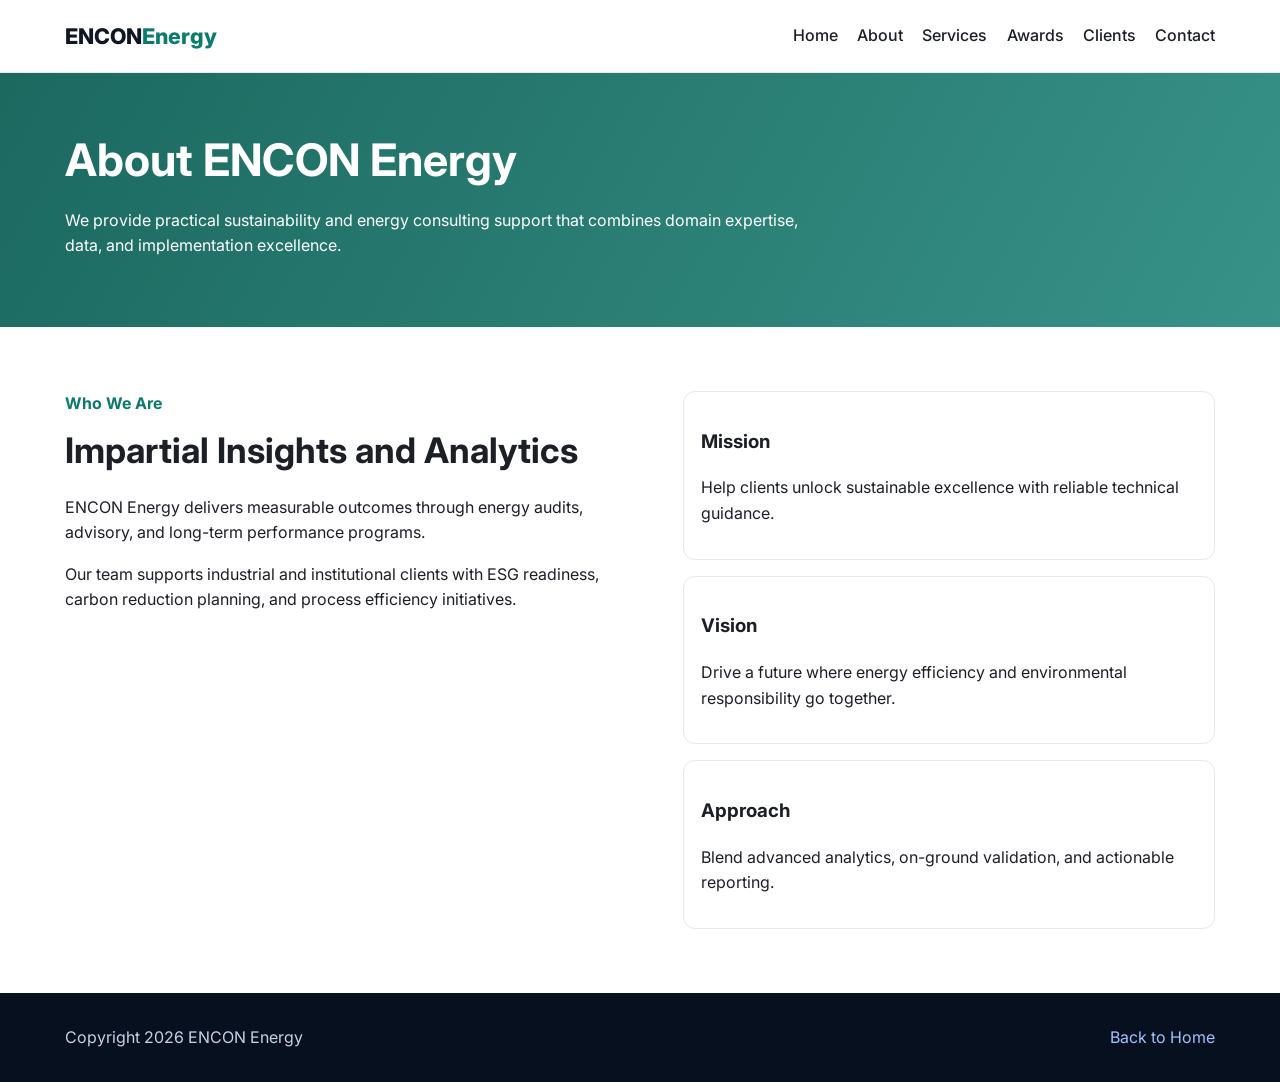
==== about.html @ 58b36640 "all files uploaded succesfully" ====
<!DOCTYPE html>
<html lang="en">
<head>
  <meta charset="UTF-8">
  <meta name="viewport" content="width=device-width, initial-scale=1.0">
  <title>ENCON Energy | About</title>
  <link rel="preconnect" href="https://fonts.googleapis.com">
  <link rel="preconnect" href="https://fonts.gstatic.com" crossorigin>
  <link href="https://fonts.googleapis.com/css2?family=Inter:wght@400;500;600;700;800&display=swap" rel="stylesheet">
  <link rel="stylesheet" href="styles.css">
</head>
<body>
  <header class="site-header">
    <div class="container nav-wrap">
      <a class="logo" href="index.html">ENCON<span>Energy</span></a>
      <button class="menu-toggle" id="menuToggle" aria-label="Toggle menu" aria-expanded="false">
        <span></span><span></span><span></span>
      </button>
      <nav class="nav" id="mainNav">
        <ul>
          <li><a href="index.html">Home</a></li>
          <li><a href="about.html">About</a></li>
          <li><a href="services.html">Services</a></li>
          <li><a href="awards.html">Awards</a></li>
          <li><a href="clients.html">Clients</a></li>
          <li><a href="contact.html">Contact</a></li>
        </ul>
      </nav>
    </div>
  </header>

  <section class="page-hero">
    <div class="container">
      <h1>About ENCON Energy</h1>
      <p>We provide practical sustainability and energy consulting support that combines domain expertise, data, and implementation excellence.</p>
    </div>
  </section>

  <section class="section">
    <div class="container grid-2">
      <div>
        <p class="section-kicker">Who We Are</p>
        <h2>Impartial Insights and Analytics</h2>
        <p>ENCON Energy delivers measurable outcomes through energy audits, advisory, and long-term performance programs.</p>
        <p>Our team supports industrial and institutional clients with ESG readiness, carbon reduction planning, and process efficiency initiatives.</p>
      </div>
      <div class="cards">
        <article class="card">
          <h3>Mission</h3>
          <p>Help clients unlock sustainable excellence with reliable technical guidance.</p>
        </article>
        <article class="card">
          <h3>Vision</h3>
          <p>Drive a future where energy efficiency and environmental responsibility go together.</p>
        </article>
        <article class="card">
          <h3>Approach</h3>
          <p>Blend advanced analytics, on-ground validation, and actionable reporting.</p>
        </article>
      </div>
    </div>
  </section>

  <footer class="site-footer">
    <div class="container">
      <p>Copyright 2026 ENCON Energy</p>
      <a href="index.html">Back to Home</a>
    </div>
  </footer>

  <script src="script.js"></script>
</body>
</html>
---- styles.css ----
:root {
  --primary: #0c7a6d;
  --primary-dark: #085c52;
  --accent: #f3a712;
  --text: #1c1f26;
  --muted: #5d6677;
  --bg: #f6f8fb;
  --white: #ffffff;
  --dark: #0f1724;
}

* {
  box-sizing: border-box;
}

html {
  scroll-behavior: smooth;
}

body {
  margin: 0;
  font-family: "Inter", sans-serif;
  color: var(--text);
  background: var(--white);
  line-height: 1.6;
}

.container {
  width: min(1150px, 92%);
  margin: 0 auto;
}

.site-header {
  position: sticky;
  top: 0;
  z-index: 20;
  background: rgba(255, 255, 255, 0.95);
  backdrop-filter: blur(8px);
  border-bottom: 1px solid #e7eaf0;
}

.nav-wrap {
  display: flex;
  align-items: center;
  justify-content: space-between;
  min-height: 72px;
}

.logo {
  font-size: 1.35rem;
  font-weight: 800;
  color: var(--dark);
  text-decoration: none;
}

.logo span {
  color: var(--primary);
}

.nav ul {
  display: flex;
  gap: 1.2rem;
  list-style: none;
  margin: 0;
  padding: 0;
}

.nav a {
  text-decoration: none;
  color: var(--text);
  font-weight: 500;
}

.nav a:hover {
  color: var(--primary);
}

.menu-toggle {
  display: none;
  flex-direction: column;
  gap: 5px;
  border: 0;
  background: transparent;
  cursor: pointer;
}

.menu-toggle span {
  width: 24px;
  height: 2px;
  background: var(--text);
  display: block;
}

.hero {
  min-height: 72vh;
  background:
    linear-gradient(120deg, rgba(8, 92, 82, 0.86), rgba(12, 122, 109, 0.72)),
    url("https://images.unsplash.com/photo-1466611653911-95081537e5b7?auto=format&fit=crop&w=1600&q=80") center/cover no-repeat;
  color: var(--white);
}

.hero-overlay {
  min-height: 72vh;
  display: grid;
  align-items: center;
}

.hero-content {
  max-width: 760px;
  padding: 4rem 0;
}

.hero-tag {
  font-weight: 700;
  color: #ffdb8c;
  letter-spacing: 0.02em;
}

.hero h1 {
  font-size: clamp(2rem, 4.6vw, 3.2rem);
  line-height: 1.15;
  margin: 0.35rem 0 1rem;
}

.hero-actions {
  margin-top: 1.4rem;
  display: flex;
  gap: 0.9rem;
  flex-wrap: wrap;
}

.btn {
  display: inline-block;
  padding: 0.72rem 1.2rem;
  border-radius: 10px;
  text-decoration: none;
  font-weight: 600;
  border: 1px solid transparent;
}

.btn-primary {
  background: var(--accent);
  color: #1f1500;
}

.btn-primary:hover {
  background: #df960b;
}

.btn-ghost {
  border-color: #ffffff99;
  color: var(--white);
}

.ticker {
  background: var(--dark);
  color: #d8e2f0;
  overflow: hidden;
}

.ticker-track {
  display: flex;
  gap: 2rem;
  white-space: nowrap;
  padding: 0.7rem 0;
  animation: slide 22s linear infinite;
}

@keyframes slide {
  from { transform: translateX(0); }
  to { transform: translateX(-50%); }
}

.section {
  padding: 4rem 0;
}

.section-link-wrap {
  margin-top: 1rem;
}

.bg-light {
  background: var(--bg);
}

.bg-dark {
  background: var(--dark);
  color: #e8eef9;
}

.bg-dark h2,
.bg-dark .section-kicker {
  color: var(--white);
}

.section-kicker {
  color: var(--primary);
  font-weight: 700;
  margin: 0 0 0.35rem;
}

h2 {
  font-size: clamp(1.55rem, 3.4vw, 2.2rem);
  margin-top: 0;
  margin-bottom: 1rem;
}

.page-hero {
  background: linear-gradient(120deg, rgba(8, 92, 82, 0.92), rgba(12, 122, 109, 0.82));
  color: var(--white);
  padding: 3.25rem 0;
}

.page-hero h1 {
  margin: 0;
  font-size: clamp(1.9rem, 4vw, 2.8rem);
}

.page-hero p {
  margin-top: 0.7rem;
  max-width: 760px;
}

.grid-2 {
  display: grid;
  grid-template-columns: 1.1fr 1fr;
  gap: 2rem;
}

.cards {
  display: grid;
  gap: 1rem;
}

.card {
  padding: 1rem 1.1rem;
  border-radius: 12px;
  border: 1px solid #e4e8ef;
  background: var(--white);
}

.service-grid {
  margin-top: 1.4rem;
  display: grid;
  grid-template-columns: repeat(3, minmax(0, 1fr));
  gap: 0.85rem;
}

.service-item {
  background: var(--white);
  border: 1px solid #e0e6f0;
  border-left: 4px solid var(--primary);
  border-radius: 10px;
  padding: 0.85rem;
  font-weight: 600;
}

.feature-grid {
  display: grid;
  grid-template-columns: repeat(3, minmax(0, 1fr));
  gap: 1rem;
}

.feature-grid article {
  padding: 1rem;
  border: 1px solid #e7ebf2;
  border-radius: 10px;
}

.stats {
  display: grid;
  grid-template-columns: repeat(4, minmax(0, 1fr));
  gap: 1rem;
}

.stat {
  background: #101e33;
  border: 1px solid #1f2c40;
  border-radius: 12px;
  padding: 1rem;
  text-align: center;
}

.count {
  font-size: 2rem;
  font-weight: 800;
  color: #ffcf67;
}

.industries {
  display: flex;
  flex-wrap: wrap;
  gap: 0.6rem;
}

.industries span {
  border: 1px solid #d7e0ed;
  border-radius: 999px;
  padding: 0.5rem 0.85rem;
  background: #f7f9fd;
}

.contact {
  background: linear-gradient(180deg, #f7fbff 0%, #f0f7fb 100%);
}

.contact-grid {
  display: grid;
  grid-template-columns: 1fr 1fr;
  gap: 1.2rem;
}

.contact-form {
  background: var(--white);
  border: 1px solid #e0e8f2;
  border-radius: 12px;
  padding: 1rem;
  display: grid;
  gap: 0.7rem;
}

.contact-form input,
.contact-form textarea {
  width: 100%;
  border: 1px solid #d5dfea;
  border-radius: 8px;
  padding: 0.7rem 0.75rem;
  font: inherit;
}

.site-footer {
  background: #06101e;
  color: #c6d2e6;
  padding: 1rem 0;
}

.site-footer .container {
  display: flex;
  justify-content: space-between;
  gap: 1rem;
  align-items: center;
}

.site-footer a {
  color: #9fc2ff;
  text-decoration: none;
}

@media (max-width: 980px) {
  .service-grid,
  .stats,
  .feature-grid {
    grid-template-columns: repeat(2, minmax(0, 1fr));
  }
}

@media (max-width: 760px) {
  .menu-toggle {
    display: flex;
  }

  .nav {
    position: absolute;
    top: 72px;
    left: 0;
    right: 0;
    background: var(--white);
    border-bottom: 1px solid #e8edf4;
    display: none;
  }

  .nav.open {
    display: block;
  }

  .nav ul {
    flex-direction: column;
    gap: 0;
    padding: 0.7rem 0;
  }

  .nav li {
    padding: 0.45rem 4%;
  }

  .grid-2,
  .contact-grid,
  .service-grid,
  .stats,
  .feature-grid {
    grid-template-columns: 1fr;
  }
}
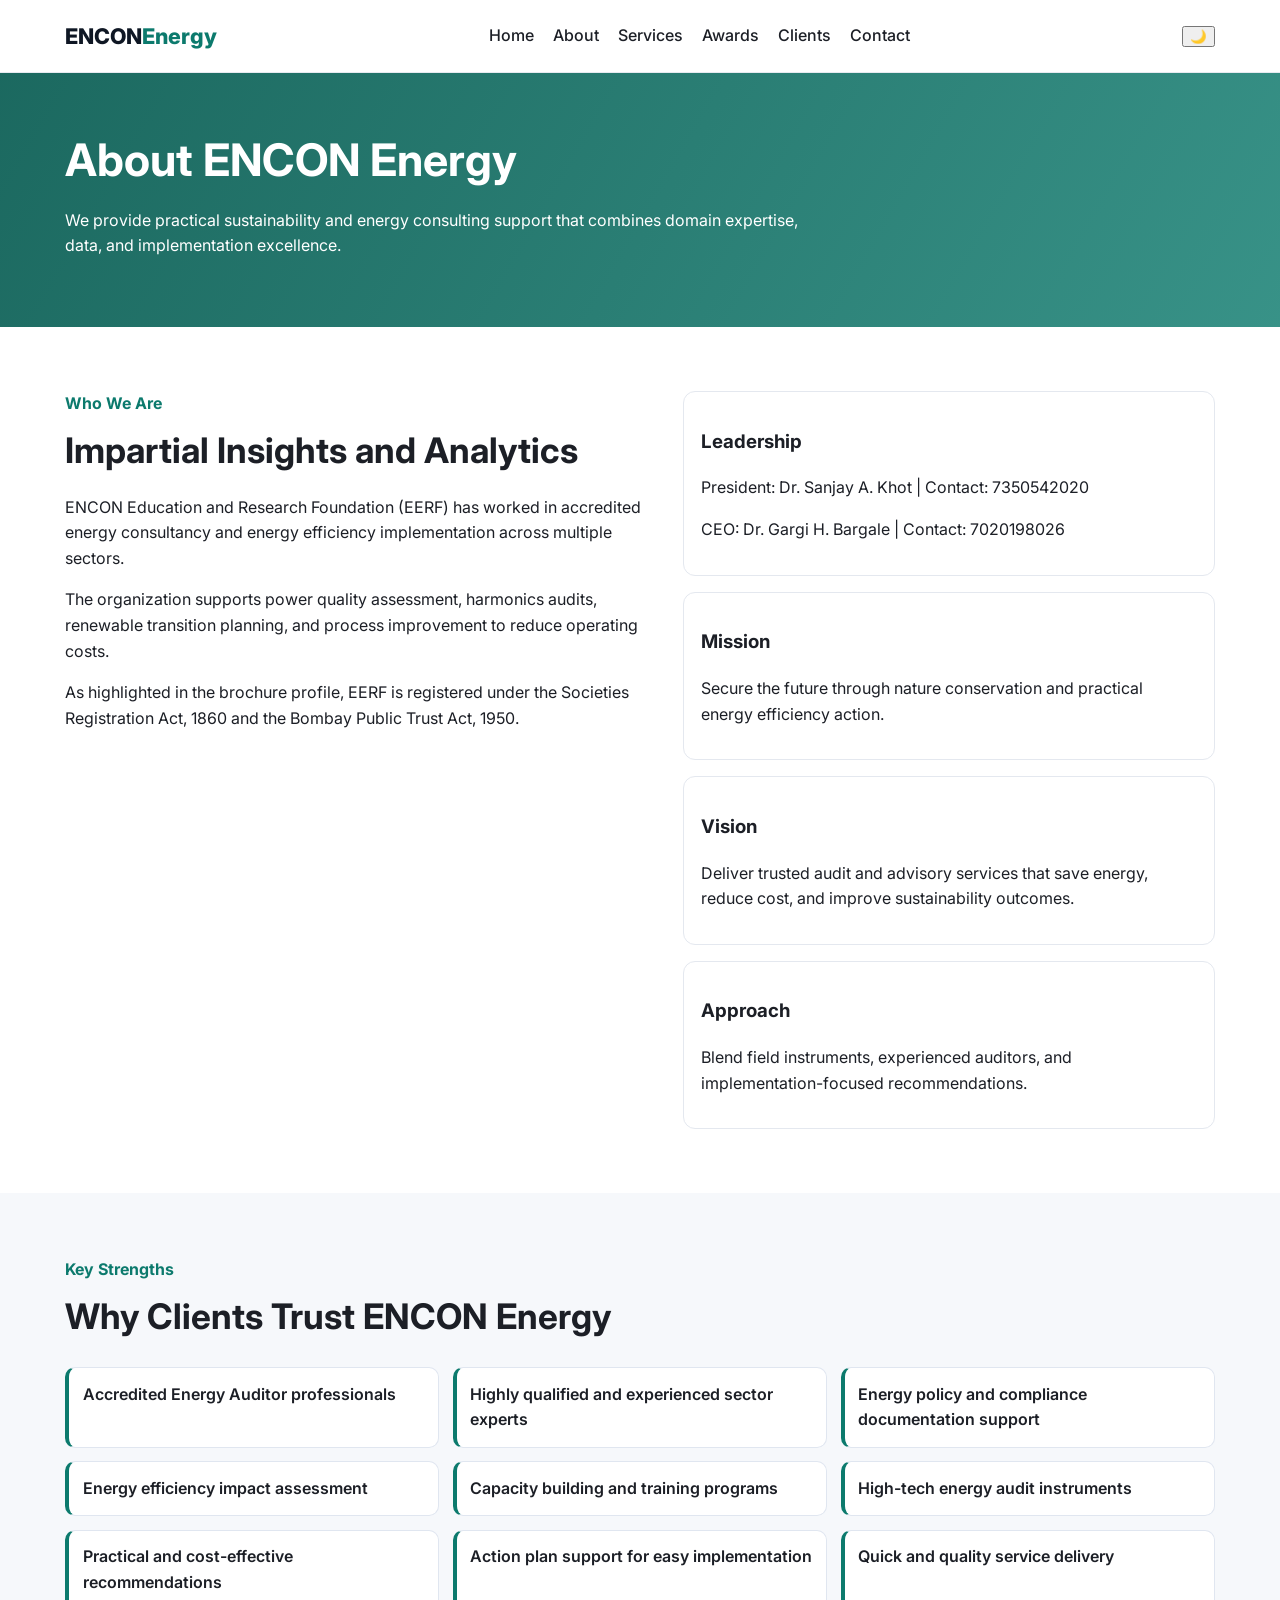
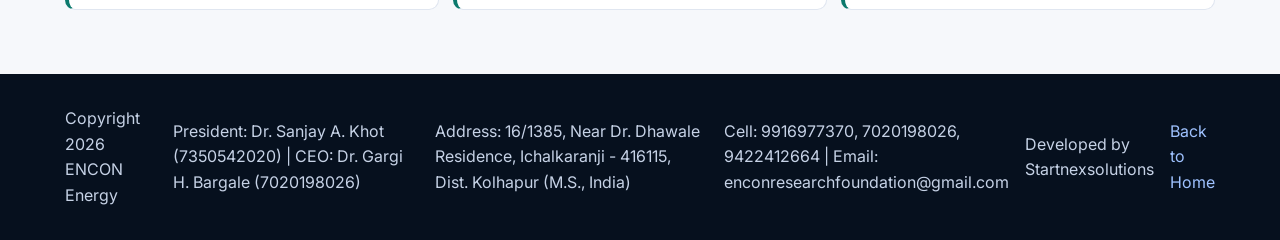
==== commit f71612e3: "Update about.html" ====
--- a/about.html
+++ b/about.html
@@ -13,9 +13,6 @@
   <header class="site-header">
     <div class="container nav-wrap">
       <a class="logo" href="index.html">ENCON<span>Energy</span></a>
-      <button class="menu-toggle" id="menuToggle" aria-label="Toggle menu" aria-expanded="false">
-        <span></span><span></span><span></span>
-      </button>
       <nav class="nav" id="mainNav">
         <ul>
           <li><a href="index.html">Home</a></li>
@@ -26,6 +23,12 @@
           <li><a href="contact.html">Contact</a></li>
         </ul>
       </nav>
+      <div class="header-actions">
+        <button class="theme-toggle" id="themeToggle" aria-label="Switch theme">🌙</button>
+        <button class="menu-toggle" id="menuToggle" aria-label="Toggle menu" aria-expanded="false">
+          <span></span><span></span><span></span>
+        </button>
+      </div>
     </div>
   </header>
 
@@ -41,22 +44,46 @@
       <div>
         <p class="section-kicker">Who We Are</p>
         <h2>Impartial Insights and Analytics</h2>
-        <p>ENCON Energy delivers measurable outcomes through energy audits, advisory, and long-term performance programs.</p>
-        <p>Our team supports industrial and institutional clients with ESG readiness, carbon reduction planning, and process efficiency initiatives.</p>
+        <p>ENCON Education and Research Foundation (EERF) has worked in accredited energy consultancy and energy efficiency implementation across multiple sectors.</p>
+        <p>The organization supports power quality assessment, harmonics audits, renewable transition planning, and process improvement to reduce operating costs.</p>
+        <p>As highlighted in the brochure profile, EERF is registered under the Societies Registration Act, 1860 and the Bombay Public Trust Act, 1950.</p>
       </div>
       <div class="cards">
         <article class="card">
+          <h3>Leadership</h3>
+          <p>President: Dr. Sanjay A. Khot | Contact: 7350542020</p>
+          <p>CEO: Dr. Gargi H. Bargale | Contact: 7020198026</p>
+        </article>
+        <article class="card">
           <h3>Mission</h3>
-          <p>Help clients unlock sustainable excellence with reliable technical guidance.</p>
+          <p>Secure the future through nature conservation and practical energy efficiency action.</p>
         </article>
         <article class="card">
           <h3>Vision</h3>
-          <p>Drive a future where energy efficiency and environmental responsibility go together.</p>
+          <p>Deliver trusted audit and advisory services that save energy, reduce cost, and improve sustainability outcomes.</p>
         </article>
         <article class="card">
           <h3>Approach</h3>
-          <p>Blend advanced analytics, on-ground validation, and actionable reporting.</p>
+          <p>Blend field instruments, experienced auditors, and implementation-focused recommendations.</p>
         </article>
+      </div>
+    </div>
+  </section>
+
+  <section class="section bg-light">
+    <div class="container">
+      <p class="section-kicker">Key Strengths</p>
+      <h2>Why Clients Trust ENCON Energy</h2>
+      <div class="service-grid">
+        <div class="service-item">Accredited Energy Auditor professionals</div>
+        <div class="service-item">Highly qualified and experienced sector experts</div>
+        <div class="service-item">Energy policy and compliance documentation support</div>
+        <div class="service-item">Energy efficiency impact assessment</div>
+        <div class="service-item">Capacity building and training programs</div>
+        <div class="service-item">High-tech energy audit instruments</div>
+        <div class="service-item">Practical and cost-effective recommendations</div>
+        <div class="service-item">Action plan support for easy implementation</div>
+        <div class="service-item">Quick and quality service delivery</div>
       </div>
     </div>
   </section>
@@ -64,6 +91,10 @@
   <footer class="site-footer">
     <div class="container">
       <p>Copyright 2026 ENCON Energy</p>
+      <p class="footer-info">President: Dr. Sanjay A. Khot (7350542020) | CEO: Dr. Gargi H. Bargale (7020198026)</p>
+      <p class="footer-info">Address: 16/1385, Near Dr. Dhawale Residence, Ichalkaranji - 416115, Dist. Kolhapur (M.S., India)</p>
+      <p class="footer-info">Cell: 9916977370, 7020198026, 9422412664 | Email: enconresearchfoundation@gmail.com</p>
+      <p class="developed-by">Developed by Startnexsolutions</p>
       <a href="index.html">Back to Home</a>
     </div>
   </footer>
